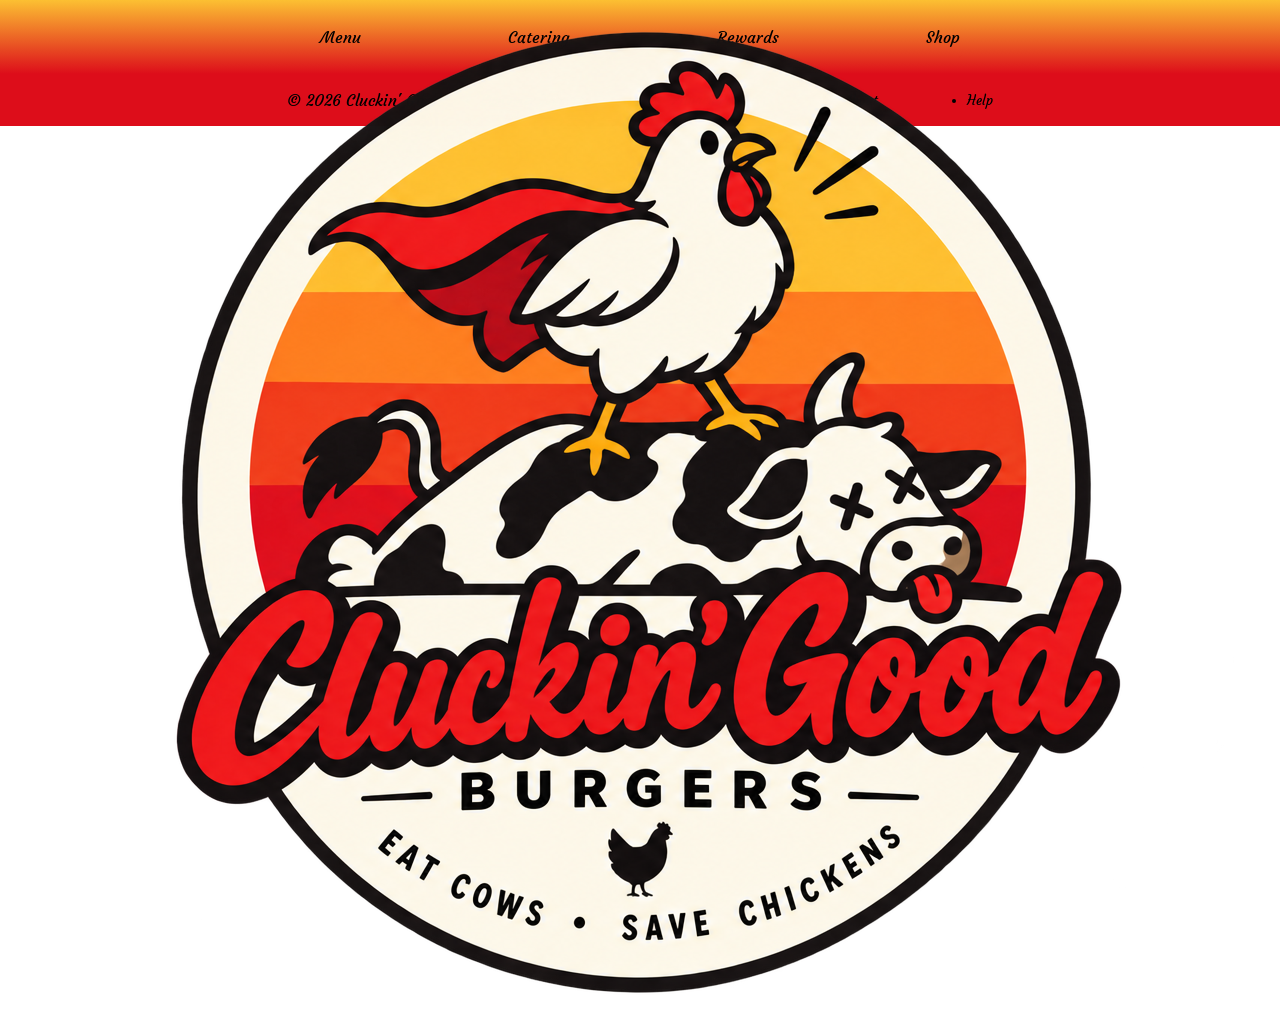
==== menu.html @ 586af1ec "changed deals section to menu. spent way too much time in css and have most positioning done. workin" ====
<!DOCTYPE html>
<html lang="en">
<head>
    <meta charset="UTF-8">
    <meta name="viewport" content="width=device-width, initial-scale=1.0">
    <link rel="stylesheet" href="style.css">
    <title>Document</title>
</head>
<body>
    <header>
        <a class="logo" href="#"><img src="resources/logo.png"></a>
        <nav>
            <a href="#">Menu</a>
            <a href="#">Catering</a>
            <a href="#">Rewards</a>
            <a href="#">Shop</a>
        </nav>
    </header>
    <main>
        
    </main>
    <footer>
        <p>&copy; 2026 Cluckin' Good</p>
        <ul class="legalNav">
            <li><a href="#">Customer Support</a></li>
            <li><a href="#">Privacy Policy</a></li>
            <li><a href="#">About</a></li>
            <li><a href="#">Help</a></li>
        </ul>
    </footer>
</body>
</html>
---- style.css ----
@font-face {
    font-family: "Yellowtail";
    src: url("resources/Yellowtail/Yellowtail-Regular.ttf") format("truetype");
}

@font-face {
    font-family: "Courgette";
    src: url("resources/Courgette/Courgette-Regular.ttf") format("truetype");
}

body{
    margin: 0;
    color: #000;
    background-color: #fff;
    font-family: "Courgette", Verdana, Geneva, Tahoma, sans-serif; ;
}

header{
    display:flex;
    position: sticky;
    align-items: center;
    justify-content: center;
    z-index: 100;
    top: 0;
    width: 100%;
    height: fit-content;
    background-image: linear-gradient(to bottom, #FCC032, #DD0D1A);
    font-family: "Yellowtail", inherit;
}

.navcontainer {
    display: flex;
    justify-content: space-between;
    align-items: center;
    width: 90%;
    height: fit-content;
}

.logolink {
    width: 50%;
    /* border-radius: 50%; */
    display: flex;
    justify-content: left;
    align-items: center;
}

.logo {
    flex: 1 1 auto;
    width: auto;
    height: 170%;
    position: absolute;
    top: 0;
}

nav {
    display: flex;
    align-items: center;
    justify-content: space-between;
    /* gap: 3vw; */
    width: 50%;
    padding: 3vh 0;
}

a{
    text-decoration: none;
    color: inherit;
    transition: 1s;
}

a:hover {
    font-family: "Yellowtail";
}

.hero {
    width: 100%;
    display: flex;
    justify-content: center;
    align-items:flex-end;
    height: 80vh;
    background-image: url("resources/Banner.png");
    background-position: center;
    background-size: cover;
}

.sectcontainer{
    width: 100%;
    display: flex;
    justify-content: center;
    align-items: center;
}

.sectcontainer > section {
    display: flex;
    flex-direction: column;
    justify-content: center;
    align-items: center;
    width: 90%;

}

.popular {
    background-color: #F13D19;
}

.menu {
    background-color: #FD7E1F;
   
}

.location {
    background-color: #F13D19;
}

.sectcontainer div {
    display: flex;
    justify-content: space-between;
    align-items: center;
}

section > div {
    width: 100%;
}

.image {
    width: 30%;
    height: 60vh;
    margin: 0;
    align-content: center;
      position: relative;
}

.image > img{
    display: flex;
    flex-direction: row;
    align-items: center;
    justify-content: center;
    width: 100%;
    height: 60vh;
    object-fit: cover;
    margin: 0;
}

figcaption {
    position: absolute;
    display: flex;
    bottom: 0;
    width: 100%;
    padding: 3vh 0;
    align-content: center;
    justify-content: center;
}

footer{
     width: 100%;
    display: flex;
    justify-content: center;
    align-items: center;
    height: fit-content;
    background-color: #DD0D1A;
}

footer > div {
    display: flex;
    justify-content: space-between;
    align-items: center;
    width: 90%;
    height: fit-content;
}

ul {
    width: 40%;
    display: flex;
    justify-content: space-between;
    text-decoration: none;
    font-size: small;
}
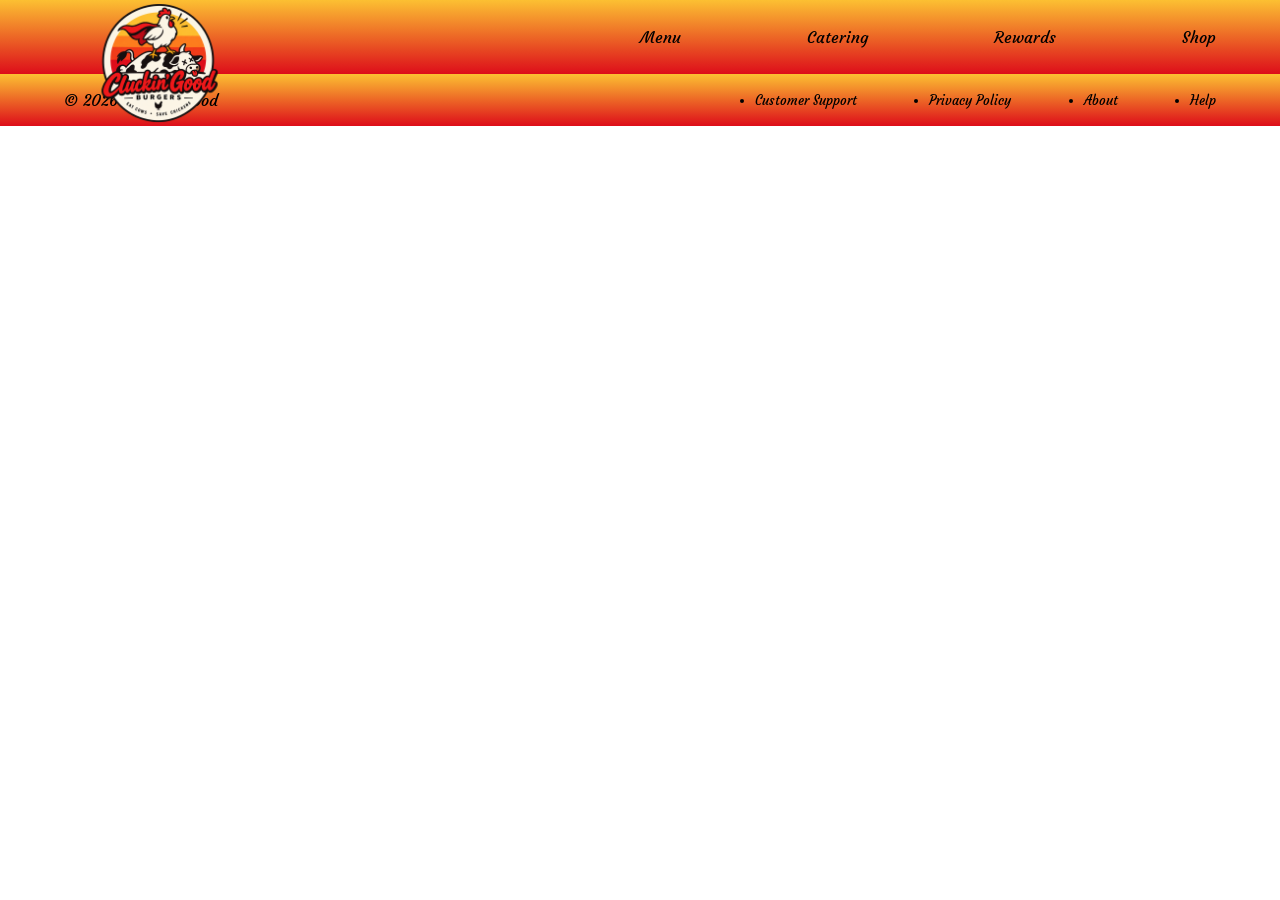
==== commit 77e5fc34: "finished index.html except for links. renamed image folder." ====
--- a/menu.html
+++ b/menu.html
@@ -4,29 +4,33 @@
     <meta charset="UTF-8">
     <meta name="viewport" content="width=device-width, initial-scale=1.0">
     <link rel="stylesheet" href="style.css">
-    <title>Document</title>
+    <title>Cluckin' Good</title>
 </head>
 <body>
     <header>
-        <a class="logo" href="#"><img src="resources/logo.png"></a>
-        <nav>
-            <a href="#">Menu</a>
-            <a href="#">Catering</a>
-            <a href="#">Rewards</a>
-            <a href="#">Shop</a>
-        </nav>
+        <div class="navcontainer">
+            <a class="logolink" href="#"><img class="logo" src="resources/logo.png" alt="the Cluckin' Good Logo"></a>
+            <nav>
+                <a href="#">Menu</a>
+                <a href="#">Catering</a>
+                <a href="#">Rewards</a>
+                <a href="#">Shop</a>
+            </nav>
+        </div>
     </header>
     <main>
         
     </main>
     <footer>
-        <p>&copy; 2026 Cluckin' Good</p>
-        <ul class="legalNav">
-            <li><a href="#">Customer Support</a></li>
-            <li><a href="#">Privacy Policy</a></li>
-            <li><a href="#">About</a></li>
-            <li><a href="#">Help</a></li>
-        </ul>
+        <div>
+            <p>&copy; 2026 Cluckin' Good</p>
+            <ul class="legalNav">
+                <li><a href="#">Customer Support</a></li>
+                <li><a href="#">Privacy Policy</a></li>
+                <li><a href="#">About</a></li>
+                <li><a href="#">Help</a></li>
+            </ul>
+            </div>
     </footer>
 </body>
 </html>
--- a/style.css
+++ b/style.css
@@ -67,9 +67,9 @@
     transition: 1s;
 }
 
-a:hover {
+/* a:hover {
     font-family: "Yellowtail";
-}
+} */
 
 .hero {
     width: 100%;
@@ -82,6 +82,11 @@
     background-size: cover;
 }
 
+h1 {
+    background-color: #fff;
+    padding: 1vh 2vw;
+}
+
 .sectcontainer{
     width: 100%;
     display: flex;
@@ -94,7 +99,7 @@
     flex-direction: column;
     justify-content: center;
     align-items: center;
-    width: 90%;
+    width: 100%;
 
 }
 
@@ -118,7 +123,13 @@
 }
 
 section > div {
-    width: 100%;
+    width: 90%;
+    margin: 4vh 5vw 8vh;
+}
+
+section > p {
+    width: 90%;
+    font-size: 1.5rem;
 }
 
 .image {
@@ -126,7 +137,7 @@
     height: 60vh;
     margin: 0;
     align-content: center;
-      position: relative;
+    position: relative;
 }
 
 .image > img{
@@ -138,25 +149,58 @@
     height: 60vh;
     object-fit: cover;
     margin: 0;
+    border-top-right-radius: 10%;
+    border-top-left-radius: 10%;
+}
+
+.popImg , .dealImg {
+    margin-bottom: 10vh;
+}
+
+.localImg {
+    margin-bottom: 4vh;
+}
+
+.location > p {
+    margin-bottom: 5vh 0;
 }
 
 figcaption {
     position: absolute;
     display: flex;
     bottom: 0;
+    transform:translateY(50%);
     width: 100%;
     padding: 3vh 0;
     align-content: center;
     justify-content: center;
+    background-color: #fff;
+    font-size: 1.2rem;
+    font-weight: 600;
+    border-radius: 100% 100% 0% 0%;
+}
+
+.popular figcaption {
+    background-color: #F13D19;
+}
+
+.menu figcaption{
+    background-color: #FD7E1F;
+}
+
+.location figcaption {
+    background-color: #F13D19;
+    text-align: center;
 }
 
 footer{
-     width: 100%;
-    display: flex;
-    justify-content: center;
-    align-items: center;
-    height: fit-content;
-    background-color: #DD0D1A;
+    swidth: 100%;
+    display: flex;
+    justify-content: center;
+    align-items: center;
+    height: fit-content;
+    background-image: linear-gradient(to bottom, #FCC032, #DD0D1A);
+    bottom: 0;
 }
 
 footer > div {
@@ -174,3 +218,44 @@
     text-decoration: none;
     font-size: small;
 }
+
+@media (max-width: 767px) {
+    body{
+        width: 100%;
+    }
+    .logo{
+        height: 100%;
+    }
+    .image{
+        height: 40vh;
+    }
+    .image > img {
+        height: 100%;
+    }
+    figcaption {
+        bottom: 0;
+        transform: translateY(50%);
+    }
+    .location figcaption {
+        font-size: .9rem;
+    }
+}
+
+@media (max-width: 450px) {
+    body{
+        width: 100%;
+    }
+
+    .image{
+        height: 20vh;
+    }
+    .image > img {
+        height: 100%;
+    }
+    figcaption {
+        bottom: 0;
+        transform: translateY(50%);
+        margin: 0;
+        height: .1vh;
+    }
+}
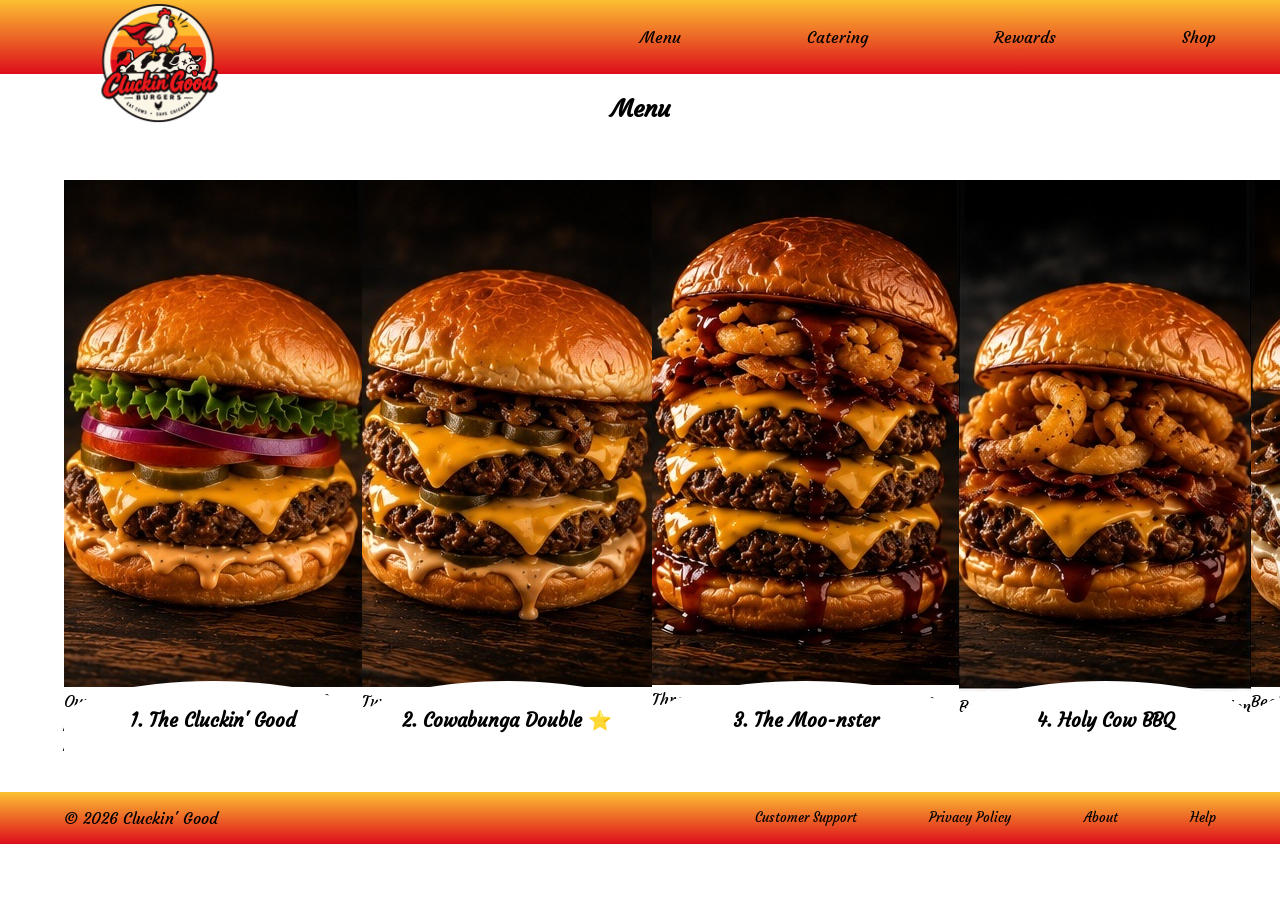
==== commit b46d8cb5: "added all html elements to menu.html" ====
--- a/menu.html
+++ b/menu.html
@@ -9,7 +9,7 @@
 <body>
     <header>
         <div class="navcontainer">
-            <a class="logolink" href="#"><img class="logo" src="resources/logo.png" alt="the Cluckin' Good Logo"></a>
+            <a class="logolink" href="index.html"><img class="logo" src="resources/logo.png" alt="the Cluckin' Good Logo"></a>
             <nav>
                 <a href="#">Menu</a>
                 <a href="#">Catering</a>
@@ -19,7 +19,94 @@
         </div>
     </header>
     <main>
-        
+        <div class="sectcontainer">
+            <section class="fullmenu">
+                <h2>Menu</h2>
+                <div class="menuImg">
+                    <figure class="image">
+                        <a href="#">
+                            <img src="resources/placeholder_images/01_cluckin_good_menu.jpg" alt="Not Burgers">
+                            <figcaption>1. The Cluckin' Good</figcaption>
+                            <div class="meat">Our signature burger — a juicy beef patty, American cheese, lettuce, tomato, pickles, onion, and Cluckin' Sauce.</div>
+                            <div class="bun"></div>
+                        </a>
+                    </figure>
+                    <figure class="image">
+                        <a href="#">
+                            <img src="resources/placeholder_images/02_cluckin_good_menu.jpg" alt="Not Burgers">
+                            <figcaption>2. Cowabunga Double ⭐</figcaption>
+                            <div class="meat">Two smashed beef patties, double cheese, pickles, grilled onions, and special sauce.</div>
+                            <div class="bun"></div>
+                        </a>
+                    </figure>
+                    <figure class="image">
+                        <a href="#">
+                            <img src="resources/placeholder_images/03_cluckin_good_menu.jpg" alt="Not Burgers">
+                            <figcaption>3. The Moo-nster</figcaption>
+                            <div class="meat">Three beef patties, triple cheese, bacon, grilled onions, and BBQ sauce.</div>
+                            <div class="bun"></div>
+                        </a>
+                    </figure>
+                    <figure class="image">
+                        <a href="#">
+                            <img src="resources/placeholder_images/04_cluckin_good_menu.jpg" alt="Not Burgers">
+                            <figcaption>4. Holy Cow BBQ</figcaption>
+                            <div class="meat">Beef patty, cheddar, crispy bacon, onion rings, and smoky BBQ sauce.</div>
+                            <div class="bun"></div>
+                        </a>
+                    </figure>
+                    <figure class="image">
+                        <a href="#">
+                            <img src="resources/placeholder_images/05_cluckin_good_menu.jpg" alt="Not Burgers">
+                            <figcaption>5. Moo-shroom Melt</figcaption>
+                            <div class="meat">Beef patty, Swiss cheese, sautéed mushrooms, caramelized onions, and garlic sauce.</div>
+                            <div class="bun"></div>
+                        </a>
+                    </figure>
+                    <figure class="image">
+                        <a href="#">
+                            <img src="resources/placeholder_images/06_cluckin_good_menu.jpg" alt="Not Burgers">
+                            <figcaption>6. The Last Moo</figcaption>
+                            <div class="meat">A massive burger with two patties, pepper jack, jalapeños, bacon, BBQ sauce, and crispy onions.</div>
+                            <div class="bun"></div>
+                        </a>
+                    </figure>
+                    <figure class="image">
+                        <a href="#">
+                            <img src="resources/placeholder_images/07_cluckin_good_menu.jpg" alt="Not Burgers">
+                            <figcaption>7. Steak Your Claim</figcaption>
+                            <div class="meat">A grilled 12oz steak served with seasoned fries and your choice of steak sauce.</div>
+                            <div class="bun"></div>
+                        </a>
+                    </figure>
+                    <figure class="image">
+                        <a href="#">
+                            <img src="resources/placeholder_images/08_cluckin_good_menu.jpg" alt="Not Burgers">
+                            <figcaption>8. The Rib Tickler</figcaption>
+                            <div class="meat">Slow-cooked beef ribs glazed in our signature BBQ sauce, served with fries and slaw.</div>
+                            <div class="bun"></div>
+                        </a>
+                    </figure>
+                    <figure class="image">
+                        <a href="#">
+                            <img src="resources/placeholder_images/09_cluckin_good_menu.jpg" alt="Not Burgers">
+                            <figcaption>9. Brisket Bandit</figcaption>
+                            <div class="meat">Smoked beef brisket piled onto a toasted bun with BBQ sauce, pickles, and crispy onions.</div>
+                            <div class="bun"></div>
+                        </a>
+                    </figure>
+                    <figure class="image">
+                        <a href="#">
+                            <img src="resources/placeholder_images/10_cluckin_good_menu.jpg" alt="Not Burgers">
+                            <figcaption>10. Udderly Loaded Fries</figcaption>
+                            <div class="meat">Crispy fries covered in melted cheese, seasoned ground beef, bacon, onions, pickles, and Cluckin' Sauce.</div>
+                            <div class="bun"></div>
+                        </a>
+                    </figure>
+                    
+                </div>
+            </section>
+        </div>
     </main>
     <footer>
         <div>
--- a/style.css
+++ b/style.css
@@ -67,9 +67,11 @@
     transition: 1s;
 }
 
-/* a:hover {
-    font-family: "Yellowtail";
-} */
+a:hover {
+    background-image: linear-gradient(to bottom, rgb(232, 181, 106) 0, #99999900);
+    border-radius: 25%;
+    /* opacity: 50; */
+}
 
 .hero {
     width: 100%;
@@ -193,8 +195,10 @@
     text-align: center;
 }
 
+
+
 footer{
-    swidth: 100%;
+    width: 100%;
     display: flex;
     justify-content: center;
     align-items: center;
@@ -217,6 +221,7 @@
     justify-content: space-between;
     text-decoration: none;
     font-size: small;
+    list-style-type: none;
 }
 
 @media (max-width: 767px) {
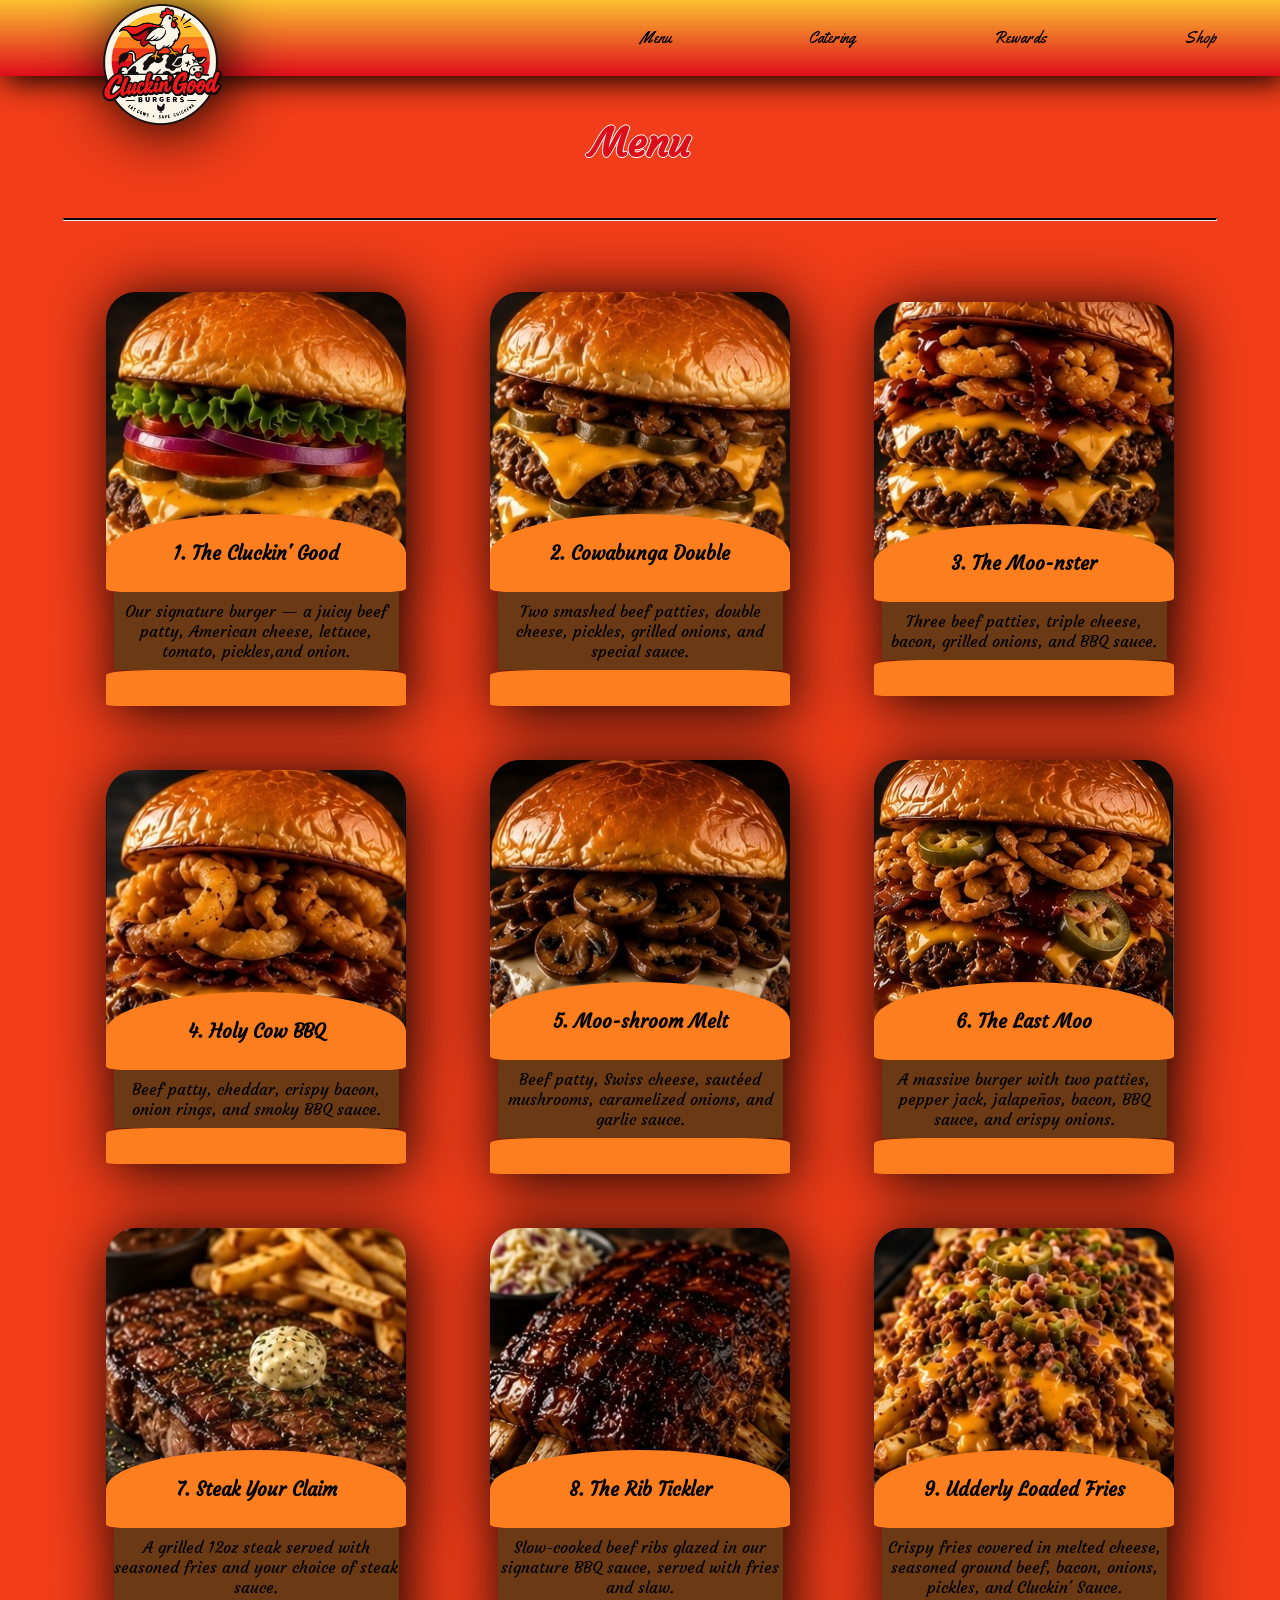
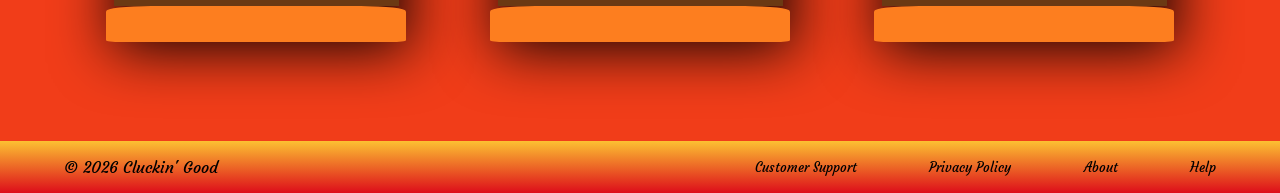
==== commit eb3287fc: "fixed syntax issues validators pointed out, got rid of unneccessary div's, added validator screensho" ====
--- a/menu.html
+++ b/menu.html
@@ -21,86 +21,79 @@
     <main>
         <div class="sectcontainer">
             <section class="fullmenu">
-                <h2>Menu</h2>
+                <h1 id="menu">Menu</h1><hr class="blck">
                 <div class="menuImg">
                     <figure class="image">
                         <a href="#">
-                            <img src="resources/placeholder_images/01_cluckin_good_menu.jpg" alt="Not Burgers">
-                            <figcaption>1. The Cluckin' Good</figcaption>
-                            <div class="meat">Our signature burger — a juicy beef patty, American cheese, lettuce, tomato, pickles, onion, and Cluckin' Sauce.</div>
-                            <div class="bun"></div>
+                            <figure class="im">
+                            <img src="resources/placeholder_images/01_cluckin_good_menu.jpg" alt="the CLuckin' Good Burger">
+                            <figcaption>1. The Cluckin' Good</figcaption></figure>
+                            <p class="meat">Our signature burger — a juicy beef patty, American cheese, lettuce, tomato, pickles,and onion.</p>
+                            <p class="bun"></p>
                         </a>
                     </figure>
                     <figure class="image">
-                        <a href="#">
-                            <img src="resources/placeholder_images/02_cluckin_good_menu.jpg" alt="Not Burgers">
-                            <figcaption>2. Cowabunga Double ⭐</figcaption>
-                            <div class="meat">Two smashed beef patties, double cheese, pickles, grilled onions, and special sauce.</div>
-                            <div class="bun"></div>
+                        <a href="#"><figure class="im">
+                            <img src="resources/placeholder_images/02_cluckin_good_menu.jpg" alt="The Cowabunga Burger">
+                            <figcaption>2. Cowabunga Double</figcaption></figure>
+                            <p class="meat">Two smashed beef patties, double cheese, pickles, grilled onions, and special sauce.</p>
+                            <p class="bun"></p>
                         </a>
                     </figure>
                     <figure class="image">
-                        <a href="#">
-                            <img src="resources/placeholder_images/03_cluckin_good_menu.jpg" alt="Not Burgers">
-                            <figcaption>3. The Moo-nster</figcaption>
-                            <div class="meat">Three beef patties, triple cheese, bacon, grilled onions, and BBQ sauce.</div>
-                            <div class="bun"></div>
+                        <a href="#"><figure class="im">
+                            <img src="resources/placeholder_images/03_cluckin_good_menu.jpg" alt="The Moo-nster Burger">
+                            <figcaption>3. The Moo-nster</figcaption></figure>
+                            <p class="meat">Three beef patties, triple cheese, bacon, grilled onions, and BBQ sauce.</p>
+                            <p class="bun"></p>
                         </a>
                     </figure>
                     <figure class="image">
-                        <a href="#">
+                        <a href="#"><figure class="im">
                             <img src="resources/placeholder_images/04_cluckin_good_menu.jpg" alt="Not Burgers">
-                            <figcaption>4. Holy Cow BBQ</figcaption>
-                            <div class="meat">Beef patty, cheddar, crispy bacon, onion rings, and smoky BBQ sauce.</div>
-                            <div class="bun"></div>
+                            <figcaption>4. Holy Cow BBQ</figcaption></figure>
+                            <p class="meat">Beef patty, cheddar, crispy bacon, onion rings, and smoky BBQ sauce.</p>
+                            <p class="bun"></p>
                         </a>
                     </figure>
                     <figure class="image">
-                        <a href="#">
+                        <a href="#"><figure class="im">
                             <img src="resources/placeholder_images/05_cluckin_good_menu.jpg" alt="Not Burgers">
-                            <figcaption>5. Moo-shroom Melt</figcaption>
-                            <div class="meat">Beef patty, Swiss cheese, sautéed mushrooms, caramelized onions, and garlic sauce.</div>
-                            <div class="bun"></div>
+                            <figcaption>5. Moo-shroom Melt</figcaption></figure>
+                            <p class="meat">Beef patty, Swiss cheese, sautéed mushrooms, caramelized onions, and garlic sauce.</p>
+                            <p class="bun"></p>
                         </a>
                     </figure>
                     <figure class="image">
-                        <a href="#">
+                        <a href="#"><figure class="im">
                             <img src="resources/placeholder_images/06_cluckin_good_menu.jpg" alt="Not Burgers">
-                            <figcaption>6. The Last Moo</figcaption>
-                            <div class="meat">A massive burger with two patties, pepper jack, jalapeños, bacon, BBQ sauce, and crispy onions.</div>
-                            <div class="bun"></div>
+                            <figcaption>6. The Last Moo</figcaption></figure>
+                            <p class="meat">A massive burger with two patties, pepper jack, jalapeños, bacon, BBQ sauce, and crispy onions.</p>
+                            <p class="bun"></p>
                         </a>
                     </figure>
                     <figure class="image">
-                        <a href="#">
+                        <a href="#"><figure class="im">
                             <img src="resources/placeholder_images/07_cluckin_good_menu.jpg" alt="Not Burgers">
-                            <figcaption>7. Steak Your Claim</figcaption>
-                            <div class="meat">A grilled 12oz steak served with seasoned fries and your choice of steak sauce.</div>
-                            <div class="bun"></div>
+                            <figcaption>7. Steak Your Claim</figcaption></figure>
+                            <p class="meat">A grilled 12oz steak served with seasoned fries and your choice of steak sauce.</p>
+                            <p class="bun"></p>
                         </a>
                     </figure>
                     <figure class="image">
-                        <a href="#">
+                        <a href="#"><figure class="im">
                             <img src="resources/placeholder_images/08_cluckin_good_menu.jpg" alt="Not Burgers">
-                            <figcaption>8. The Rib Tickler</figcaption>
-                            <div class="meat">Slow-cooked beef ribs glazed in our signature BBQ sauce, served with fries and slaw.</div>
-                            <div class="bun"></div>
+                            <figcaption>8. The Rib Tickler</figcaption></figure>
+                            <p class="meat">Slow-cooked beef ribs glazed in our signature BBQ sauce, served with fries and slaw.</p>
+                            <p class="bun"></p>
                         </a>
                     </figure>
                     <figure class="image">
-                        <a href="#">
-                            <img src="resources/placeholder_images/09_cluckin_good_menu.jpg" alt="Not Burgers">
-                            <figcaption>9. Brisket Bandit</figcaption>
-                            <div class="meat">Smoked beef brisket piled onto a toasted bun with BBQ sauce, pickles, and crispy onions.</div>
-                            <div class="bun"></div>
-                        </a>
-                    </figure>
-                    <figure class="image">
-                        <a href="#">
+                        <a href="#"><figure class="im">
                             <img src="resources/placeholder_images/10_cluckin_good_menu.jpg" alt="Not Burgers">
-                            <figcaption>10. Udderly Loaded Fries</figcaption>
-                            <div class="meat">Crispy fries covered in melted cheese, seasoned ground beef, bacon, onions, pickles, and Cluckin' Sauce.</div>
-                            <div class="bun"></div>
+                            <figcaption>9. Udderly Loaded Fries</figcaption></figure>
+                            <p class="meat">Crispy fries covered in melted cheese, seasoned ground beef, bacon, onions, pickles, and Cluckin' Sauce.</p>
+                            <p class="bun"></p>
                         </a>
                     </figure>
                     
@@ -120,4 +113,4 @@
             </div>
     </footer>
 </body>
-</html>+</html>
--- a/style.css
+++ b/style.css
@@ -25,7 +25,8 @@
     width: 100%;
     height: fit-content;
     background-image: linear-gradient(to bottom, #FCC032, #DD0D1A);
-    font-family: "Yellowtail", inherit;
+    font-family: "Yellowtail", sans-serif;
+    box-shadow: 5px 5px 30px;
 }
 
 .navcontainer {
@@ -38,7 +39,6 @@
 
 .logolink {
     width: 50%;
-    /* border-radius: 50%; */
     display: flex;
     justify-content: left;
     align-items: center;
@@ -50,6 +50,7 @@
     height: 170%;
     position: absolute;
     top: 0;
+    filter: drop-shadow(5px 5px 30px);
 }
 
 nav {
@@ -70,6 +71,7 @@
 a:hover {
     background-image: linear-gradient(to bottom, rgb(232, 181, 106) 0, #99999900);
     border-radius: 25%;
+     text-shadow: -1px 0 white, 0 1px white, 1px 0 white, 0 -1px white;
     /* opacity: 50; */
 }
 
@@ -85,8 +87,16 @@
 }
 
 h1 {
-    background-color: #fff;
+    background-color: #ffffff00;
+    font-size: 2.5rem;
     padding: 1vh 2vw;
+    color: #DD0D1A;
+    text-shadow: -1px 0 white, 0 1px white, 1px 0 white, 0 -1px white;
+}
+
+hr {
+    width: 90%;
+    border-top: 2px solid #000;
 }
 
 .sectcontainer{
@@ -140,6 +150,8 @@
     margin: 0;
     align-content: center;
     position: relative;
+    /* box-shadow: 5px 5px 30px; */
+    filter: drop-shadow(5px 5px 30px);
 }
 
 .image > img{
@@ -164,7 +176,7 @@
 }
 
 .location > p {
-    margin-bottom: 5vh 0;
+    margin-bottom: 5vh;
 }
 
 figcaption {
@@ -195,7 +207,75 @@
     text-align: center;
 }
 
-
+#menu {
+    font-size: 2.5rem;
+}
+
+.fullmenu {
+    background-color: #F13D19;
+}
+
+.menuImg {
+    display: flex;
+    flex-wrap: wrap;
+    justify-content: space-between;
+    align-items: center;
+}
+
+.menuImg >.image{
+    position: relative;
+    display: flex;
+    justify-content: center;
+    align-items: center;
+    height:auto;
+    aspect-ratio: 1;
+    width: clamp(180px, 30vw, 300px);
+    margin:3vh auto;
+}
+
+.menuImg img {
+    display: flex;
+    flex-direction: row;
+    align-items: center;
+    justify-content: center;
+    width: 100%;
+    height: 100%;
+    object-fit: cover;
+    margin: 0;
+    border-radius: 10%;
+}
+
+.im {
+    display: flex;
+    position: relative;
+    aspect-ratio: 1;
+    height: auto;
+    width: 100%;    
+    margin: 0;
+}
+
+.im > figcaption{
+    bottom: 0;
+    transform: none;
+    border-radius: 50% 50% 5% 5%;
+    background-color: #FD7E1F;
+}
+
+.meat {
+    text-align: center;
+    width: 95%;
+    color: #000;
+    background-color: #6b3913;
+    margin: 0 auto;
+    padding: 1vh 0;
+}
+
+.bun {
+    height: 4vh;
+    border-radius: 15% 15% 5% 5%;
+    background-color: #FD7E1F;
+    margin: 0;
+}
 
 footer{
     width: 100%;
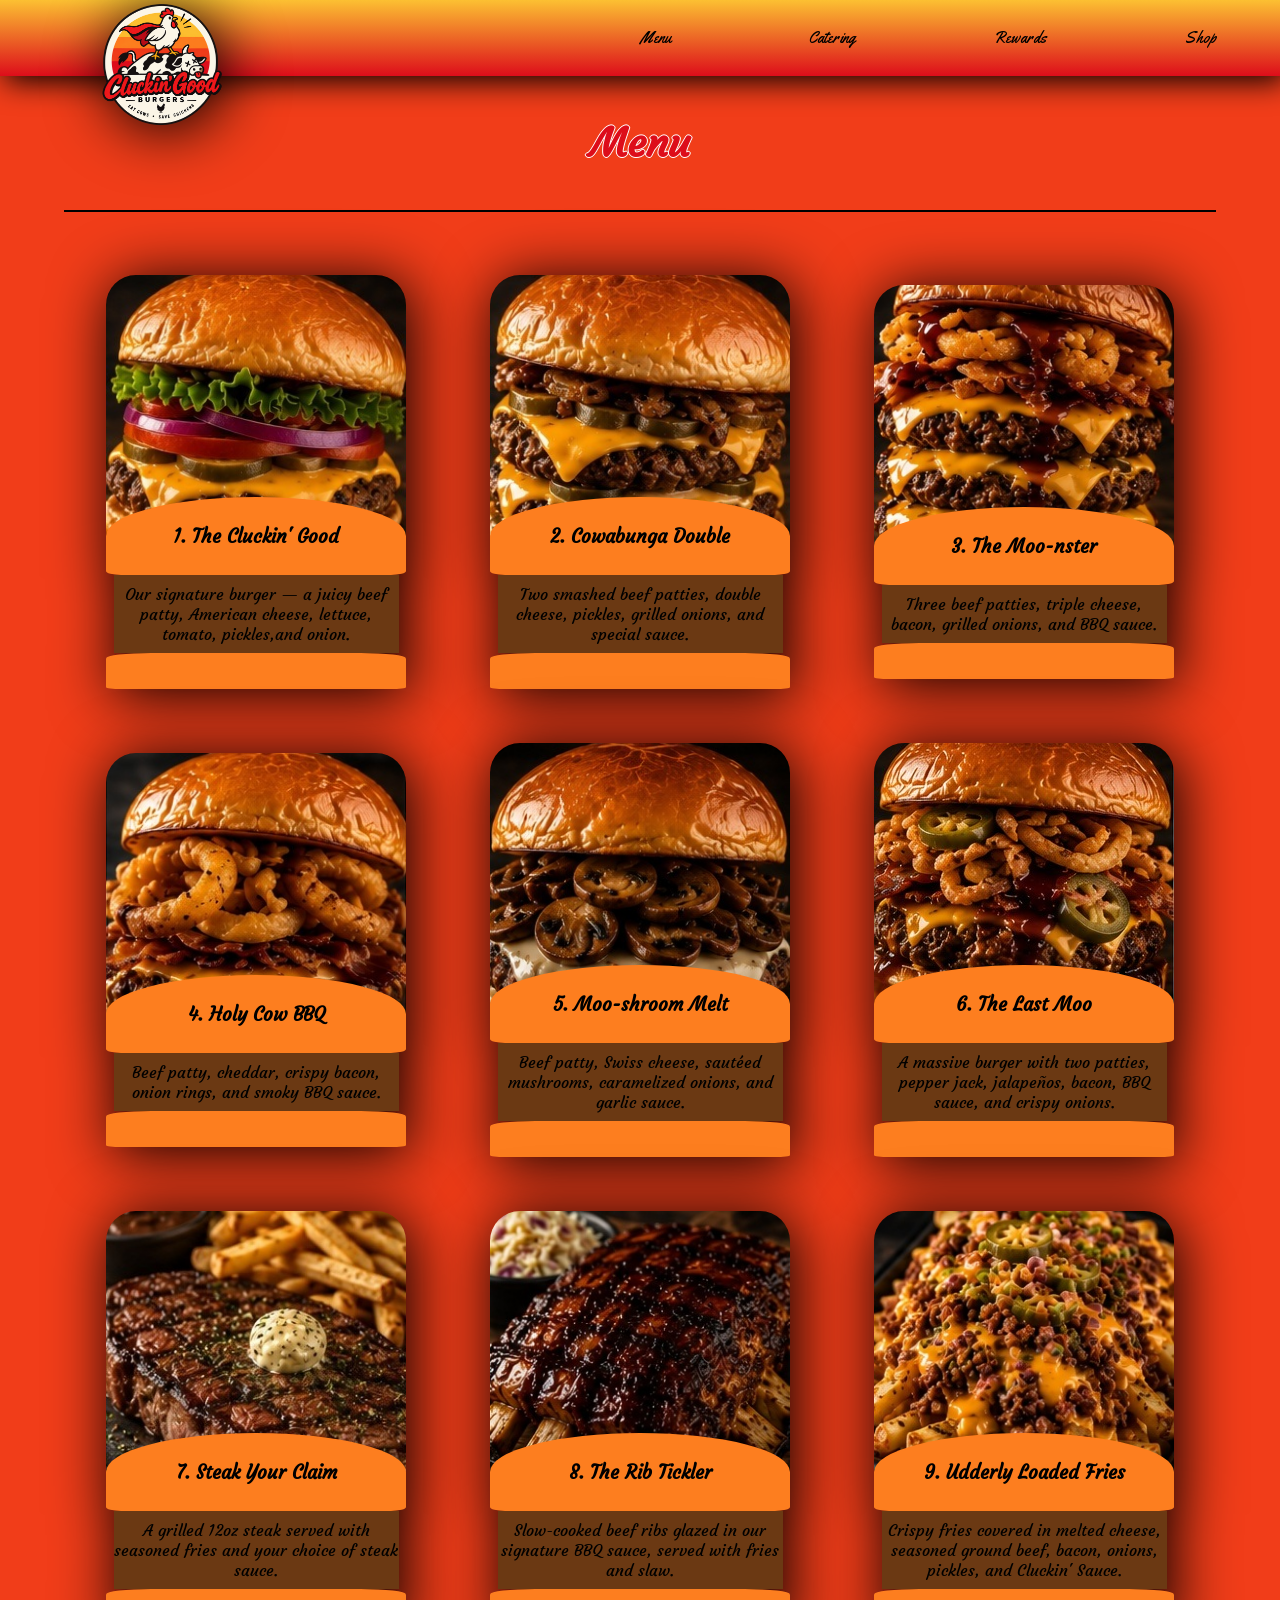
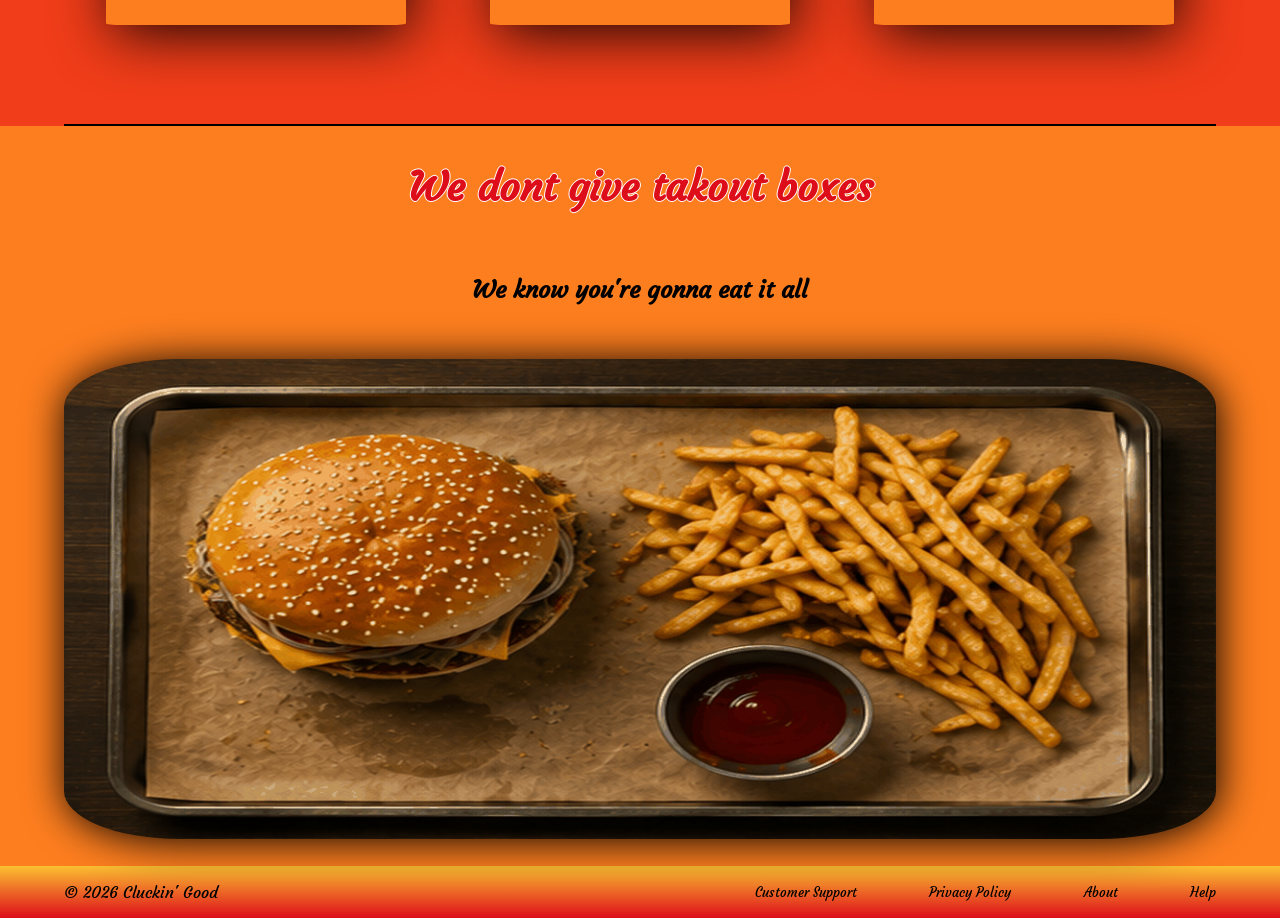
==== commit dafc6038: "added gif at the bottom of the menu" ====
--- a/menu.html
+++ b/menu.html
@@ -99,7 +99,16 @@
                     
                 </div>
             </section>
-        </div>
+        </div><hr>
+        <section class="gif">
+            <h1 id="takeout">We dont give takout boxes</h1>
+            <h2>We know you're gonna eat it all</h2>
+        <img 
+            class="menu-ending"
+            src="resources/placeholder_images/CluckingGoodMenuBanner.gif"
+            alt="Burger and fries"
+        >
+        </section>
     </main>
     <footer>
         <div>
--- a/style.css
+++ b/style.css
@@ -69,8 +69,7 @@
 }
 
 a:hover {
-    background-image: linear-gradient(to bottom, rgb(232, 181, 106) 0, #99999900);
-    border-radius: 25%;
+    /* border-radius: 25%; */
      text-shadow: -1px 0 white, 0 1px white, 1px 0 white, 0 -1px white;
     /* opacity: 50; */
 }
@@ -95,7 +94,9 @@
 }
 
 hr {
-    width: 90%;
+    margin: 0 auto;
+    width: 90%;
+    border: none;
     border-top: 2px solid #000;
 }
 
@@ -211,8 +212,13 @@
     font-size: 2.5rem;
 }
 
+main{
+    background-color: #F13D19;
+}
+
 .fullmenu {
     background-color: #F13D19;
+    margin: 0;
 }
 
 .menuImg {
@@ -277,6 +283,33 @@
     margin: 0;
 }
 
+.gif {
+    background-color: #FD7E1F;
+    margin: 0;
+    display: flex;
+    flex-direction: column;
+    justify-content: center;
+
+
+}
+
+#takeout, h2{
+    width: 90%;
+    display: flex;
+    justify-content: center;
+    align-items: center;
+    margin: 3vh auto;
+}
+
+.menu-ending {
+    width: 90%;
+    max-width: 1200px;
+    display: block;
+    margin: 3vh auto;
+    border-radius: 10%;
+    filter: drop-shadow(2px 2px 20px);
+}
+
 footer{
     width: 100%;
     display: flex;
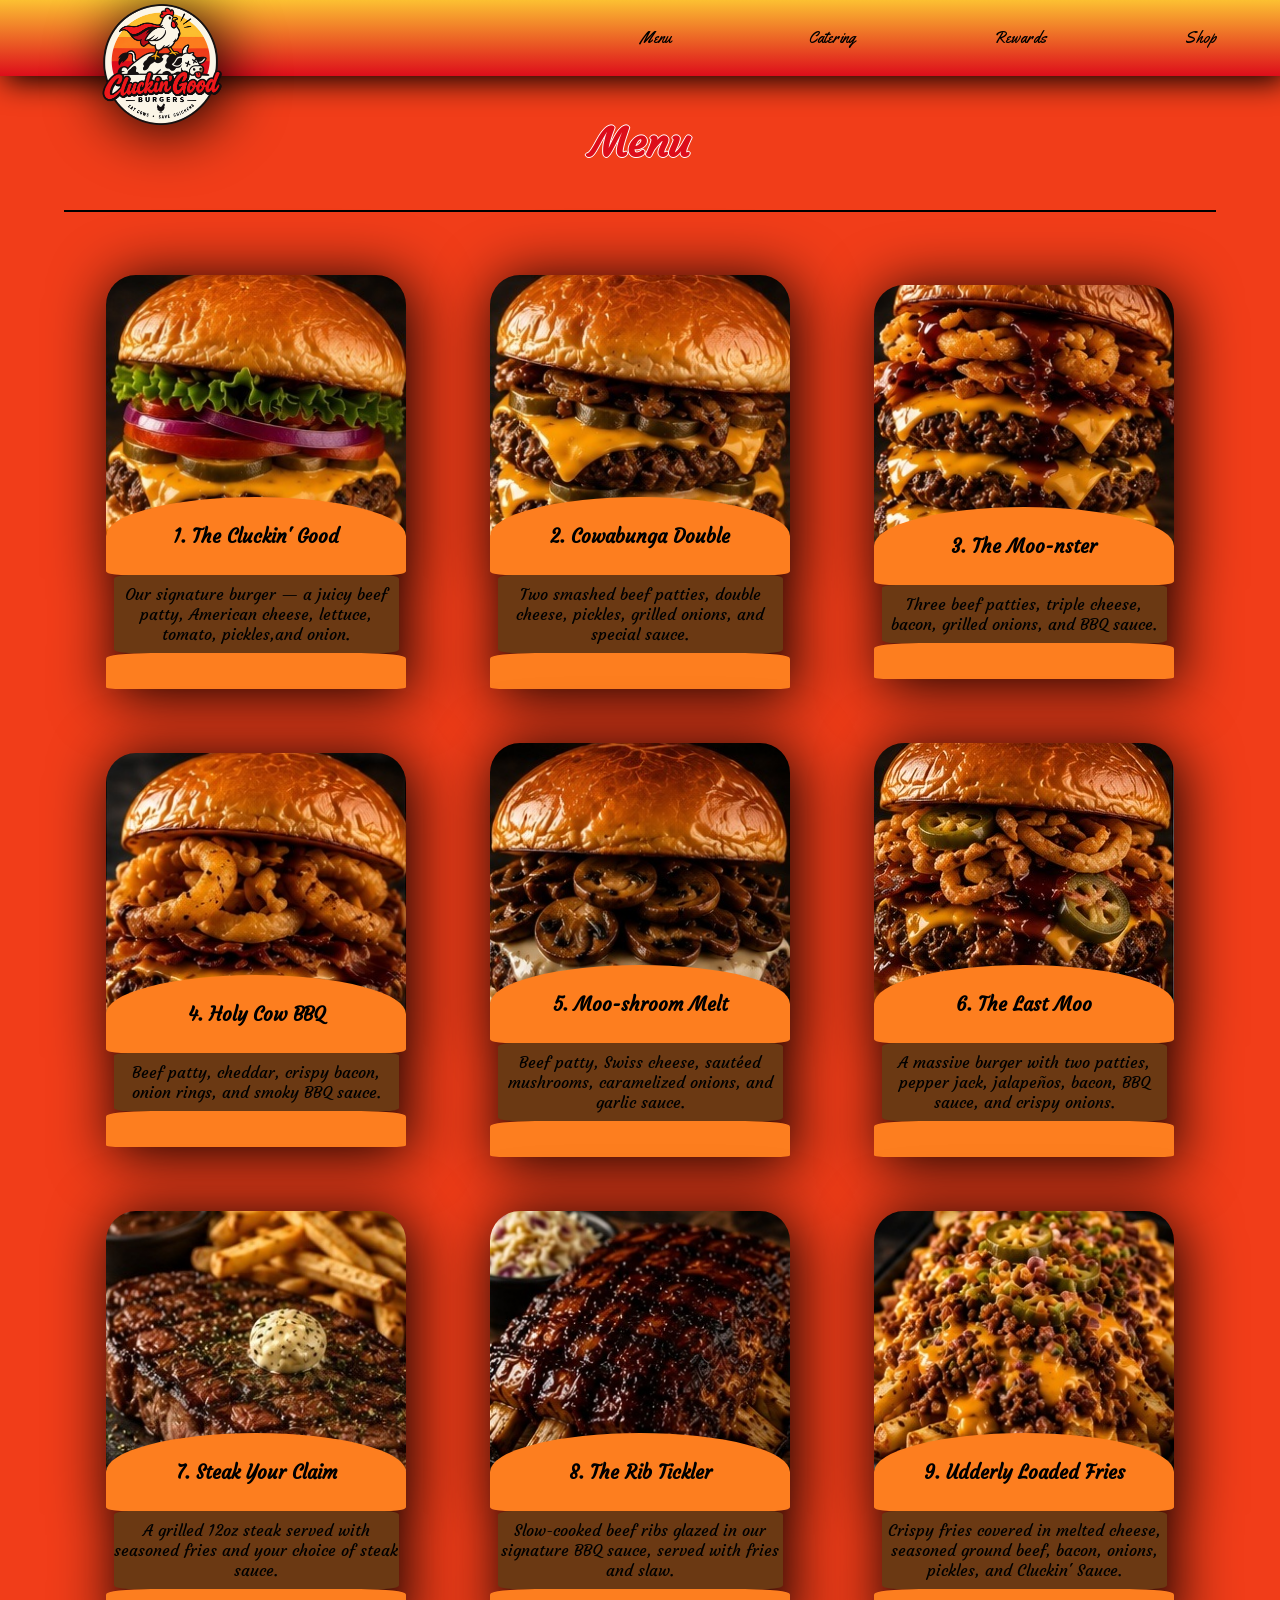
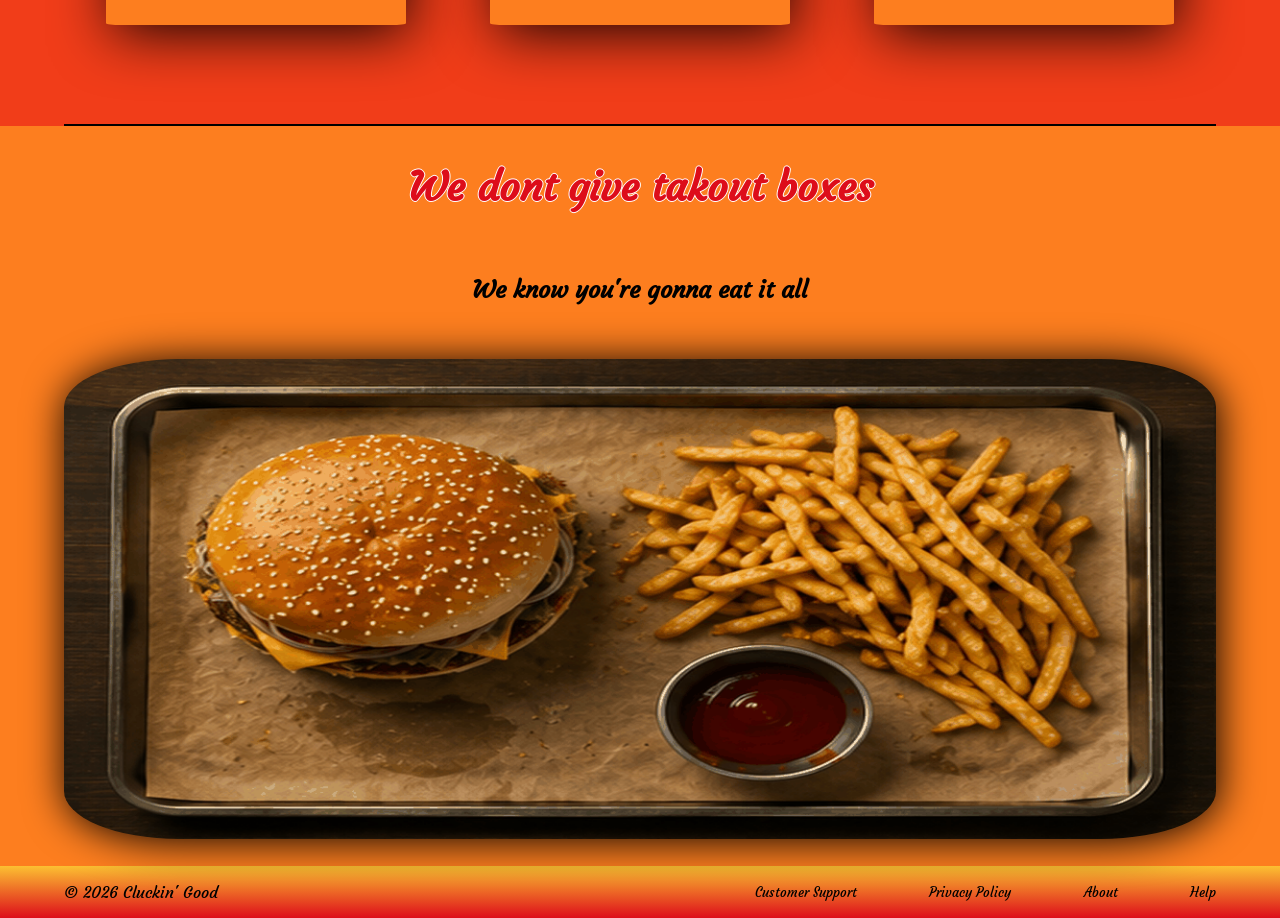
==== commit fb84a639: "changed images folder name, updated all src's to reflect that." ====
--- a/menu.html
+++ b/menu.html
@@ -26,7 +26,7 @@
                     <figure class="image">
                         <a href="#">
                             <figure class="im">
-                            <img src="resources/placeholder_images/01_cluckin_good_menu.jpg" alt="the CLuckin' Good Burger">
+                            <img src="resources/images/01_cluckin_good_menu.jpg" alt="the CLuckin' Good Burger">
                             <figcaption>1. The Cluckin' Good</figcaption></figure>
                             <p class="meat">Our signature burger — a juicy beef patty, American cheese, lettuce, tomato, pickles,and onion.</p>
                             <p class="bun"></p>
@@ -34,7 +34,7 @@
                     </figure>
                     <figure class="image">
                         <a href="#"><figure class="im">
-                            <img src="resources/placeholder_images/02_cluckin_good_menu.jpg" alt="The Cowabunga Burger">
+                            <img src="resources/images/02_cluckin_good_menu.jpg" alt="The Cowabunga Burger">
                             <figcaption>2. Cowabunga Double</figcaption></figure>
                             <p class="meat">Two smashed beef patties, double cheese, pickles, grilled onions, and special sauce.</p>
                             <p class="bun"></p>
@@ -42,7 +42,7 @@
                     </figure>
                     <figure class="image">
                         <a href="#"><figure class="im">
-                            <img src="resources/placeholder_images/03_cluckin_good_menu.jpg" alt="The Moo-nster Burger">
+                            <img src="resources/images/03_cluckin_good_menu.jpg" alt="The Moo-nster Burger">
                             <figcaption>3. The Moo-nster</figcaption></figure>
                             <p class="meat">Three beef patties, triple cheese, bacon, grilled onions, and BBQ sauce.</p>
                             <p class="bun"></p>
@@ -50,7 +50,7 @@
                     </figure>
                     <figure class="image">
                         <a href="#"><figure class="im">
-                            <img src="resources/placeholder_images/04_cluckin_good_menu.jpg" alt="Not Burgers">
+                            <img src="resources/images/04_cluckin_good_menu.jpg" alt="Not Burgers">
                             <figcaption>4. Holy Cow BBQ</figcaption></figure>
                             <p class="meat">Beef patty, cheddar, crispy bacon, onion rings, and smoky BBQ sauce.</p>
                             <p class="bun"></p>
@@ -58,7 +58,7 @@
                     </figure>
                     <figure class="image">
                         <a href="#"><figure class="im">
-                            <img src="resources/placeholder_images/05_cluckin_good_menu.jpg" alt="Not Burgers">
+                            <img src="resources/images/05_cluckin_good_menu.jpg" alt="Not Burgers">
                             <figcaption>5. Moo-shroom Melt</figcaption></figure>
                             <p class="meat">Beef patty, Swiss cheese, sautéed mushrooms, caramelized onions, and garlic sauce.</p>
                             <p class="bun"></p>
@@ -66,7 +66,7 @@
                     </figure>
                     <figure class="image">
                         <a href="#"><figure class="im">
-                            <img src="resources/placeholder_images/06_cluckin_good_menu.jpg" alt="Not Burgers">
+                            <img src="resources/images/06_cluckin_good_menu.jpg" alt="Not Burgers">
                             <figcaption>6. The Last Moo</figcaption></figure>
                             <p class="meat">A massive burger with two patties, pepper jack, jalapeños, bacon, BBQ sauce, and crispy onions.</p>
                             <p class="bun"></p>
@@ -74,7 +74,7 @@
                     </figure>
                     <figure class="image">
                         <a href="#"><figure class="im">
-                            <img src="resources/placeholder_images/07_cluckin_good_menu.jpg" alt="Not Burgers">
+                            <img src="resources/images/07_cluckin_good_menu.jpg" alt="Not Burgers">
                             <figcaption>7. Steak Your Claim</figcaption></figure>
                             <p class="meat">A grilled 12oz steak served with seasoned fries and your choice of steak sauce.</p>
                             <p class="bun"></p>
@@ -82,7 +82,7 @@
                     </figure>
                     <figure class="image">
                         <a href="#"><figure class="im">
-                            <img src="resources/placeholder_images/08_cluckin_good_menu.jpg" alt="Not Burgers">
+                            <img src="resources/images/08_cluckin_good_menu.jpg" alt="Not Burgers">
                             <figcaption>8. The Rib Tickler</figcaption></figure>
                             <p class="meat">Slow-cooked beef ribs glazed in our signature BBQ sauce, served with fries and slaw.</p>
                             <p class="bun"></p>
@@ -90,7 +90,7 @@
                     </figure>
                     <figure class="image">
                         <a href="#"><figure class="im">
-                            <img src="resources/placeholder_images/10_cluckin_good_menu.jpg" alt="Not Burgers">
+                            <img src="resources/images/10_cluckin_good_menu.jpg" alt="Not Burgers">
                             <figcaption>9. Udderly Loaded Fries</figcaption></figure>
                             <p class="meat">Crispy fries covered in melted cheese, seasoned ground beef, bacon, onions, pickles, and Cluckin' Sauce.</p>
                             <p class="bun"></p>
@@ -105,7 +105,7 @@
             <h2>We know you're gonna eat it all</h2>
         <img 
             class="menu-ending"
-            src="resources/placeholder_images/CluckingGoodMenuBanner.gif"
+            src="resources/images/CluckingGoodMenuBanner.gif"
             alt="Burger and fries"
         >
         </section>
--- a/style.css
+++ b/style.css
@@ -274,6 +274,7 @@
     background-color: #6b3913;
     margin: 0 auto;
     padding: 1vh 0;
+    border-radius: 5%;
 }
 
 .bun {
